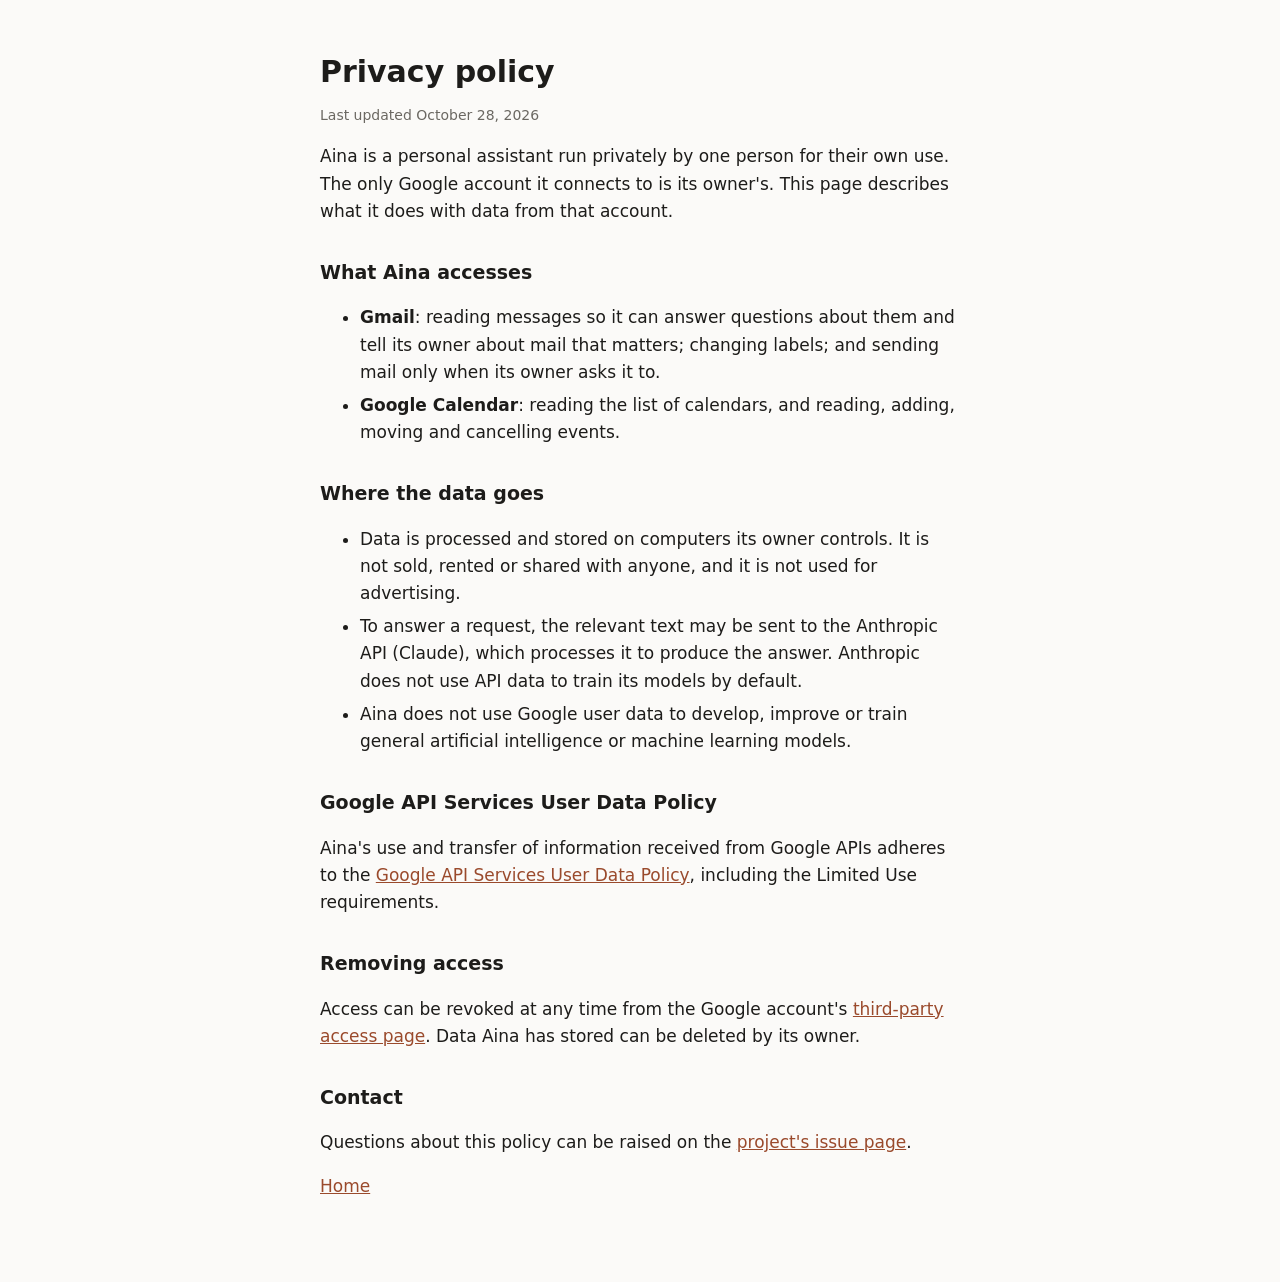
==== privacy.html @ fbd3f4c9 "Aina's homepage and privacy policy for the Google OAuth consent screen Co-Authored-By: Claude Opus 5" ====
<!doctype html>
<html lang="en">
<head>
<meta charset="utf-8">
<meta name="viewport" content="width=device-width, initial-scale=1">
<title>Aina privacy policy</title>
<link rel="stylesheet" href="style.css">
</head>
<body>
<main>
  <h1>Privacy policy</h1>
  <p class="updated">Last updated October 28, 2026</p>

  <p>Aina is a personal assistant run privately by one person for their own
  use. The only Google account it connects to is its owner's. This page
  describes what it does with data from that account.</p>

  <h2>What Aina accesses</h2>
  <ul>
    <li><b>Gmail</b>: reading messages so it can answer questions about them
    and tell its owner about mail that matters; changing labels; and sending
    mail only when its owner asks it to.</li>
    <li><b>Google Calendar</b>: reading the list of calendars, and reading,
    adding, moving and cancelling events.</li>
  </ul>

  <h2>Where the data goes</h2>
  <ul>
    <li>Data is processed and stored on computers its owner controls. It is
    not sold, rented or shared with anyone, and it is not used for
    advertising.</li>
    <li>To answer a request, the relevant text may be sent to the Anthropic
    API (Claude), which processes it to produce the answer. Anthropic does not
    use API data to train its models by default.</li>
    <li>Aina does not use Google user data to develop, improve or train
    general artificial intelligence or machine learning models.</li>
  </ul>

  <h2>Google API Services User Data Policy</h2>
  <p>Aina's use and transfer of information received from Google APIs
  adheres to the
  <a href="https://developers.google.com/terms/api-services-user-data-policy">Google
  API Services User Data Policy</a>, including the Limited Use
  requirements.</p>

  <h2>Removing access</h2>
  <p>Access can be revoked at any time from the Google account's
  <a href="https://myaccount.google.com/permissions">third-party access
  page</a>. Data Aina has stored can be deleted by its owner.</p>

  <h2>Contact</h2>
  <p>Questions about this policy can be raised on the
  <a href="https://github.com/glassesman7/aina-app/issues">project's issue
  page</a>.</p>

  <p><a href="index.html">Home</a></p>
</main>
</body>
</html>
---- style.css ----
:root {
  --bg: #fbfaf8;
  --fg: #1d1c1a;
  --muted: #6b6862;
  --link: #9a4a2c;
}
@media (prefers-color-scheme: dark) {
  :root {
    --bg: #171615;
    --fg: #ece9e4;
    --muted: #a39f98;
    --link: #e59a76;
  }
}
body {
  margin: 0;
  background: var(--bg);
  color: var(--fg);
  font: 17px/1.6 system-ui, -apple-system, "Segoe UI", sans-serif;
}
main {
  max-width: 640px;
  margin: 0 auto;
  padding: 48px 16px 64px;
}
h1 { font-size: 30px; margin: 0 0 16px; }
h2 { font-size: 19px; margin: 32px 0 8px; }
a { color: var(--link); }
.updated { color: var(--muted); font-size: 14px; margin-top: -8px; }
li { margin-bottom: 6px; }
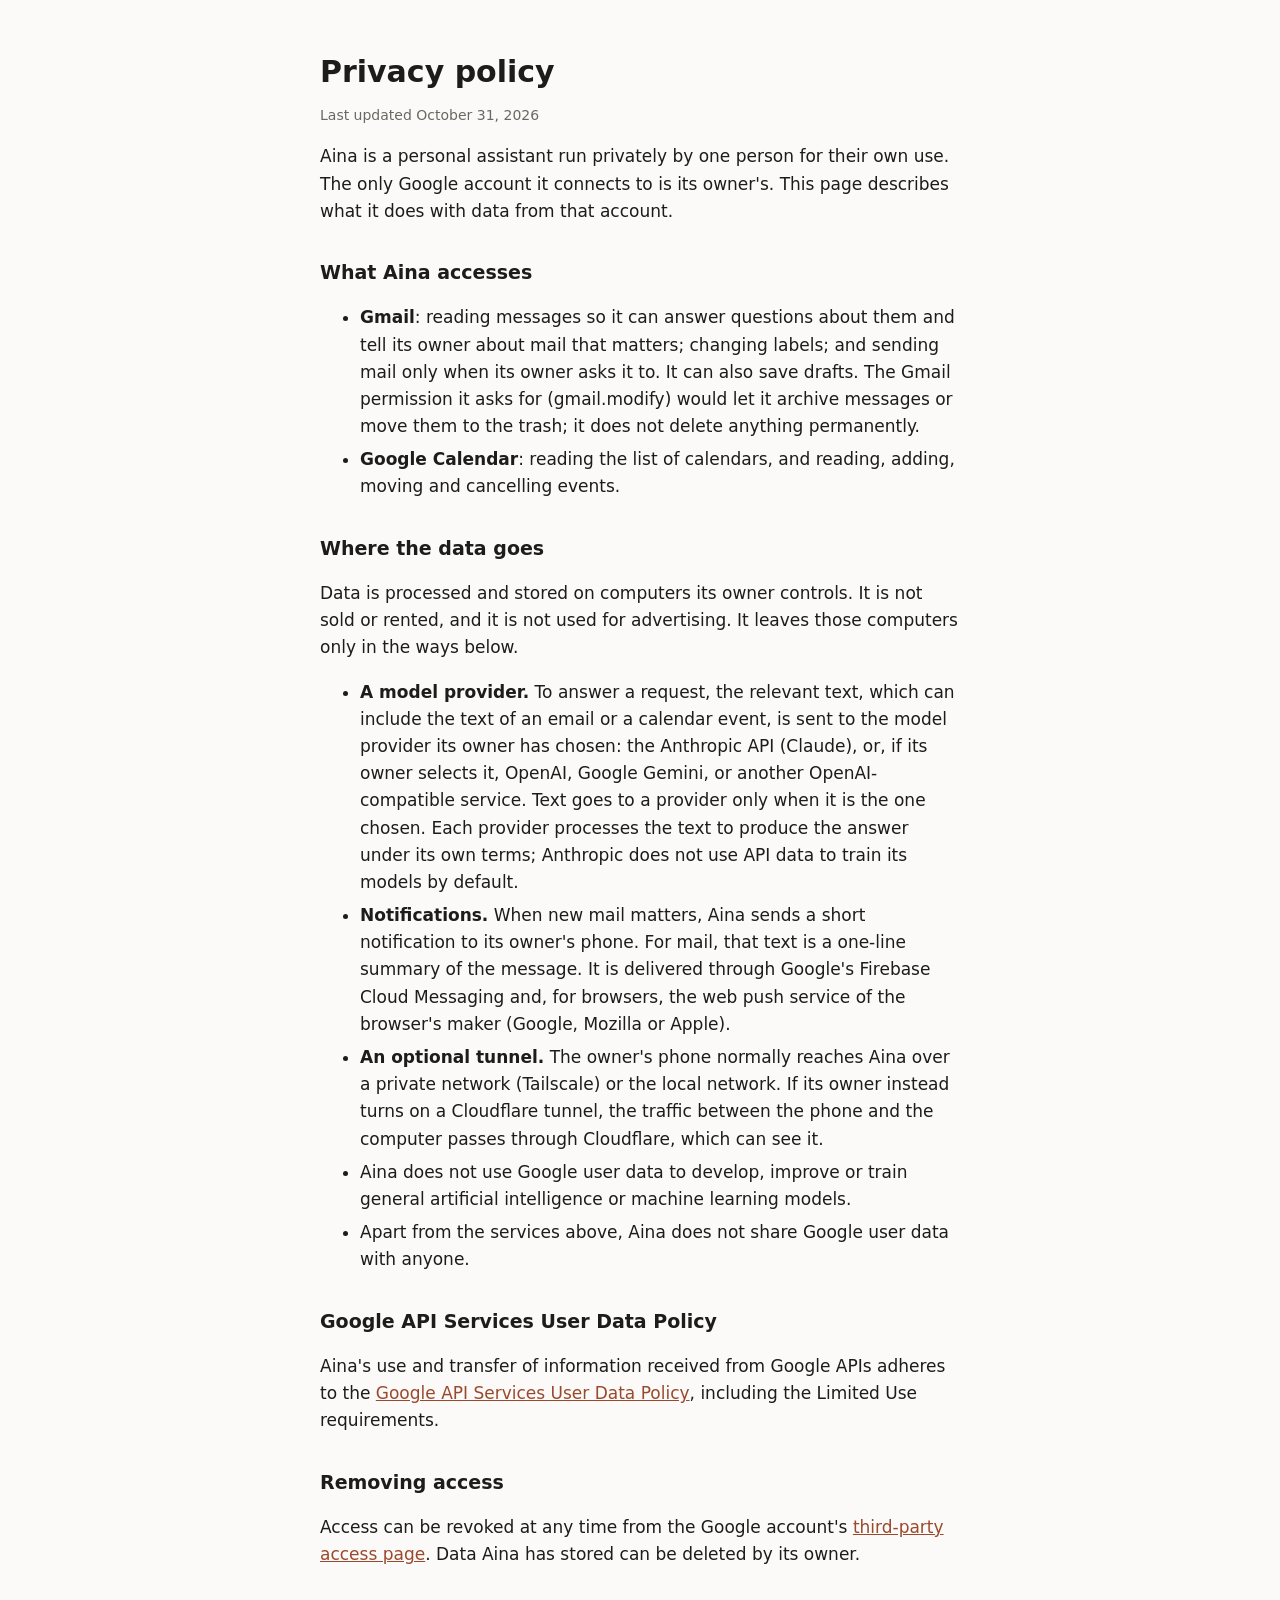
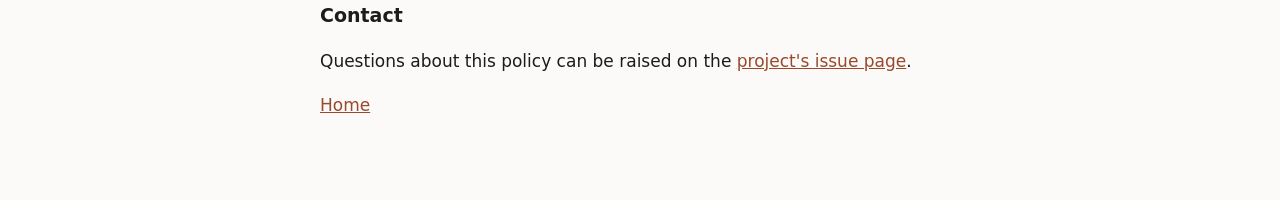
==== commit 97dc9051: "n-home-app-and-aina-app-01: the privacy policy names every outside service mail text can reach Model" ====
--- a/privacy.html
+++ b/privacy.html
@@ -9,7 +9,7 @@
 <body>
 <main>
   <h1>Privacy policy</h1>
-  <p class="updated">Last updated October 28, 2026</p>
+  <p class="updated">Last updated October 31, 2026</p>
 
   <p>Aina is a personal assistant run privately by one person for their own
   use. The only Google account it connects to is its owner's. This page
@@ -19,21 +19,39 @@
   <ul>
     <li><b>Gmail</b>: reading messages so it can answer questions about them
     and tell its owner about mail that matters; changing labels; and sending
-    mail only when its owner asks it to.</li>
+    mail only when its owner asks it to. It can also save drafts. The Gmail
+    permission it asks for (gmail.modify) would let it archive messages or
+    move them to the trash; it does not delete anything permanently.</li>
     <li><b>Google Calendar</b>: reading the list of calendars, and reading,
     adding, moving and cancelling events.</li>
   </ul>
 
   <h2>Where the data goes</h2>
+  <p>Data is processed and stored on computers its owner controls. It is not
+  sold or rented, and it is not used for advertising. It leaves those
+  computers only in the ways below.</p>
   <ul>
-    <li>Data is processed and stored on computers its owner controls. It is
-    not sold, rented or shared with anyone, and it is not used for
-    advertising.</li>
-    <li>To answer a request, the relevant text may be sent to the Anthropic
-    API (Claude), which processes it to produce the answer. Anthropic does not
-    use API data to train its models by default.</li>
+    <li><b>A model provider.</b> To answer a request, the relevant text,
+    which can include the text of an email or a calendar event, is sent to
+    the model provider its owner has chosen: the Anthropic API (Claude),
+    or, if its owner selects it, OpenAI, Google Gemini, or another
+    OpenAI-compatible service. Text goes to a provider only when it is the
+    one chosen. Each provider processes the text to produce the answer under
+    its own terms; Anthropic does not use API data to train its models by
+    default.</li>
+    <li><b>Notifications.</b> When new mail matters, Aina sends a short
+    notification to its owner's phone. For mail, that text is a one-line
+    summary of the message. It is delivered through Google's Firebase Cloud
+    Messaging and, for browsers, the web push service of the browser's maker
+    (Google, Mozilla or Apple).</li>
+    <li><b>An optional tunnel.</b> The owner's phone normally reaches Aina
+    over a private network (Tailscale) or the local network. If its owner
+    instead turns on a Cloudflare tunnel, the traffic between the phone and
+    the computer passes through Cloudflare, which can see it.</li>
     <li>Aina does not use Google user data to develop, improve or train
     general artificial intelligence or machine learning models.</li>
+    <li>Apart from the services above, Aina does not share Google user data
+    with anyone.</li>
   </ul>
 
   <h2>Google API Services User Data Policy</h2>
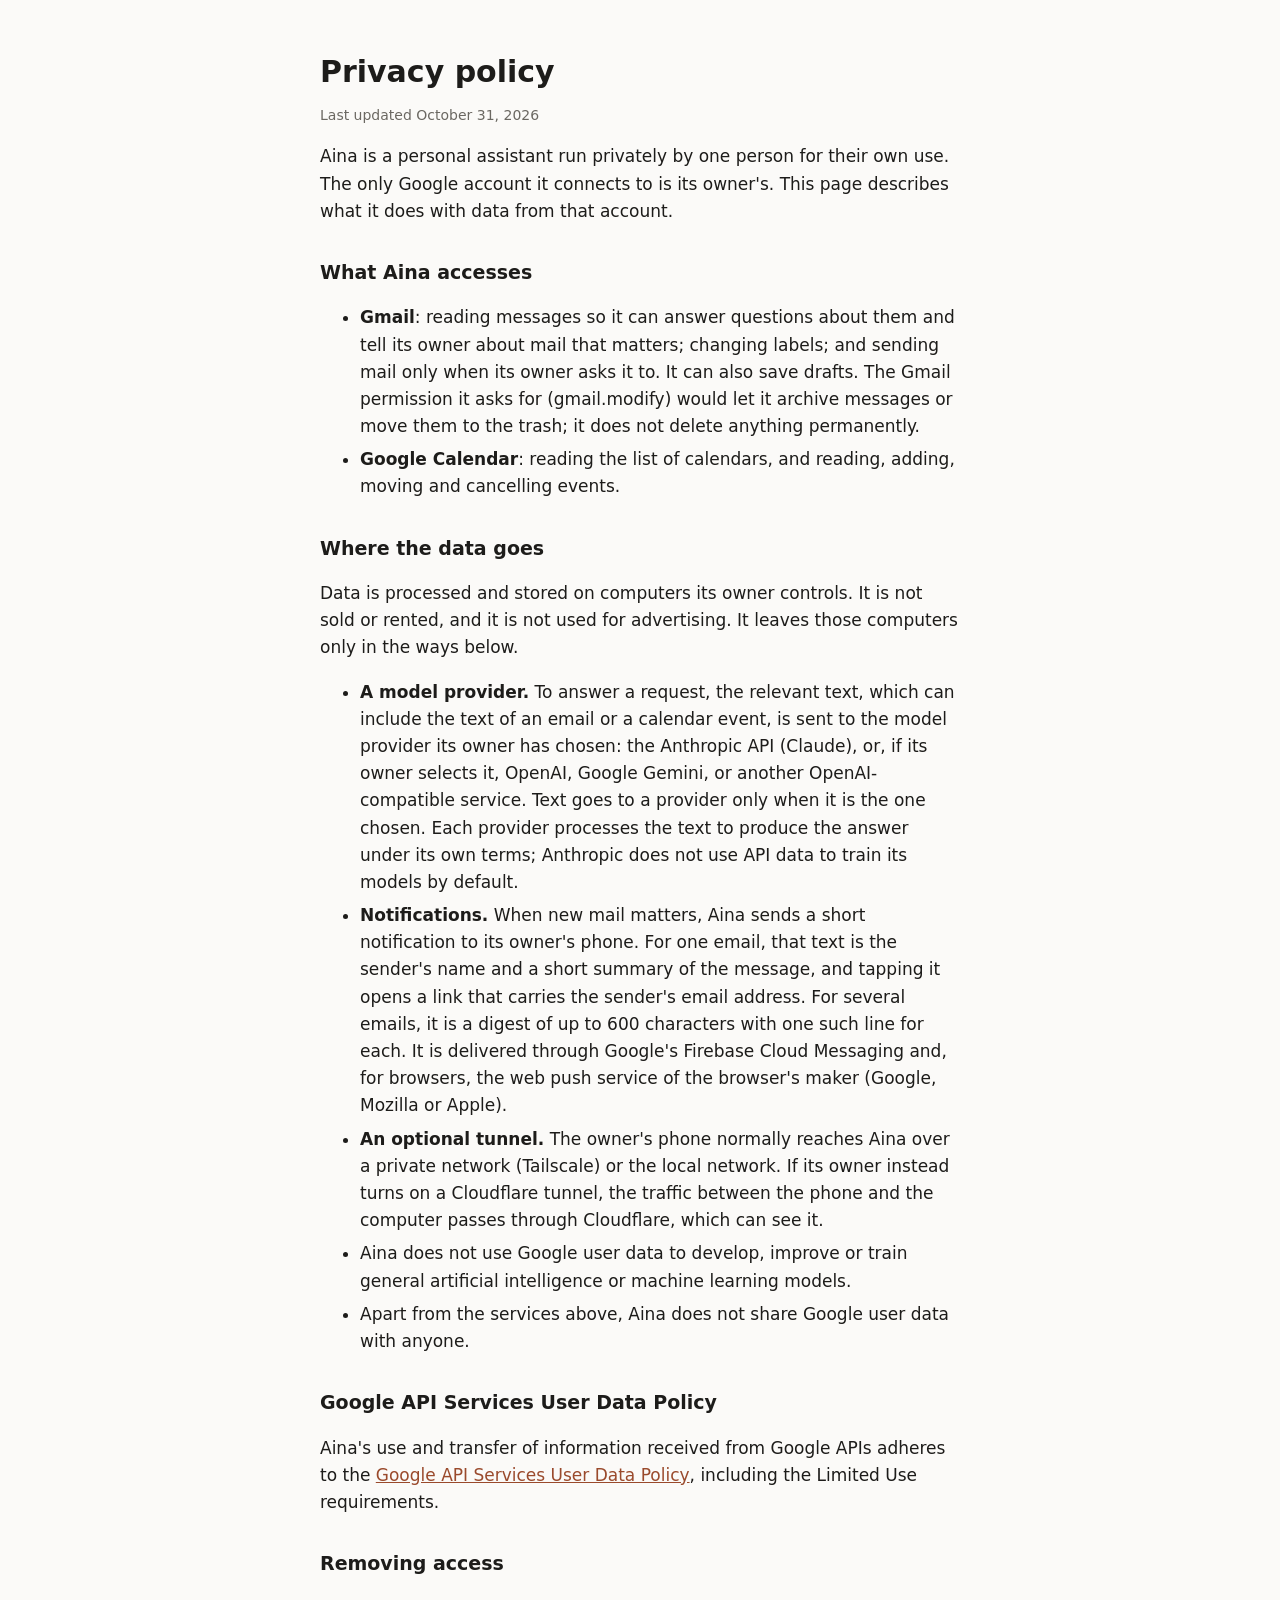
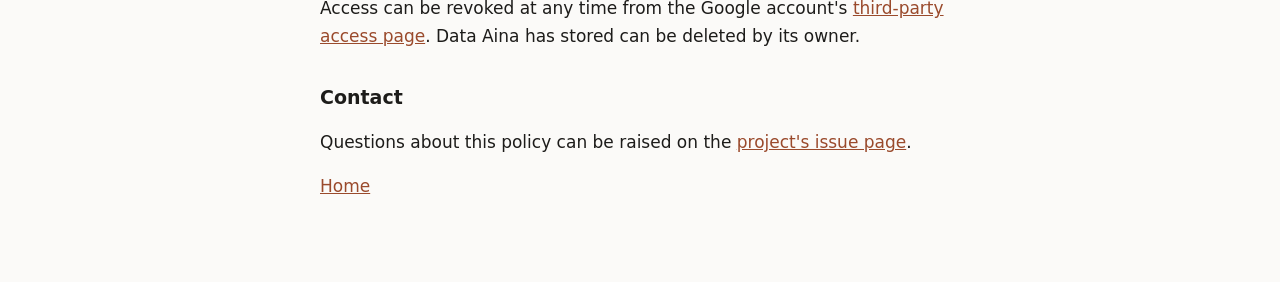
==== commit 9749e863: "n-home-app-and-aina-app-01: the notification line says what mail_release sends: sender name and summ" ====
--- a/privacy.html
+++ b/privacy.html
@@ -40,8 +40,10 @@
     its own terms; Anthropic does not use API data to train its models by
     default.</li>
     <li><b>Notifications.</b> When new mail matters, Aina sends a short
-    notification to its owner's phone. For mail, that text is a one-line
-    summary of the message. It is delivered through Google's Firebase Cloud
+    notification to its owner's phone. For one email, that text is the
+    sender's name and a short summary of the message, and tapping it opens a
+    link that carries the sender's email address. For several emails, it is a
+    digest of up to 600 characters with one such line for each. It is delivered through Google's Firebase Cloud
     Messaging and, for browsers, the web push service of the browser's maker
     (Google, Mozilla or Apple).</li>
     <li><b>An optional tunnel.</b> The owner's phone normally reaches Aina
